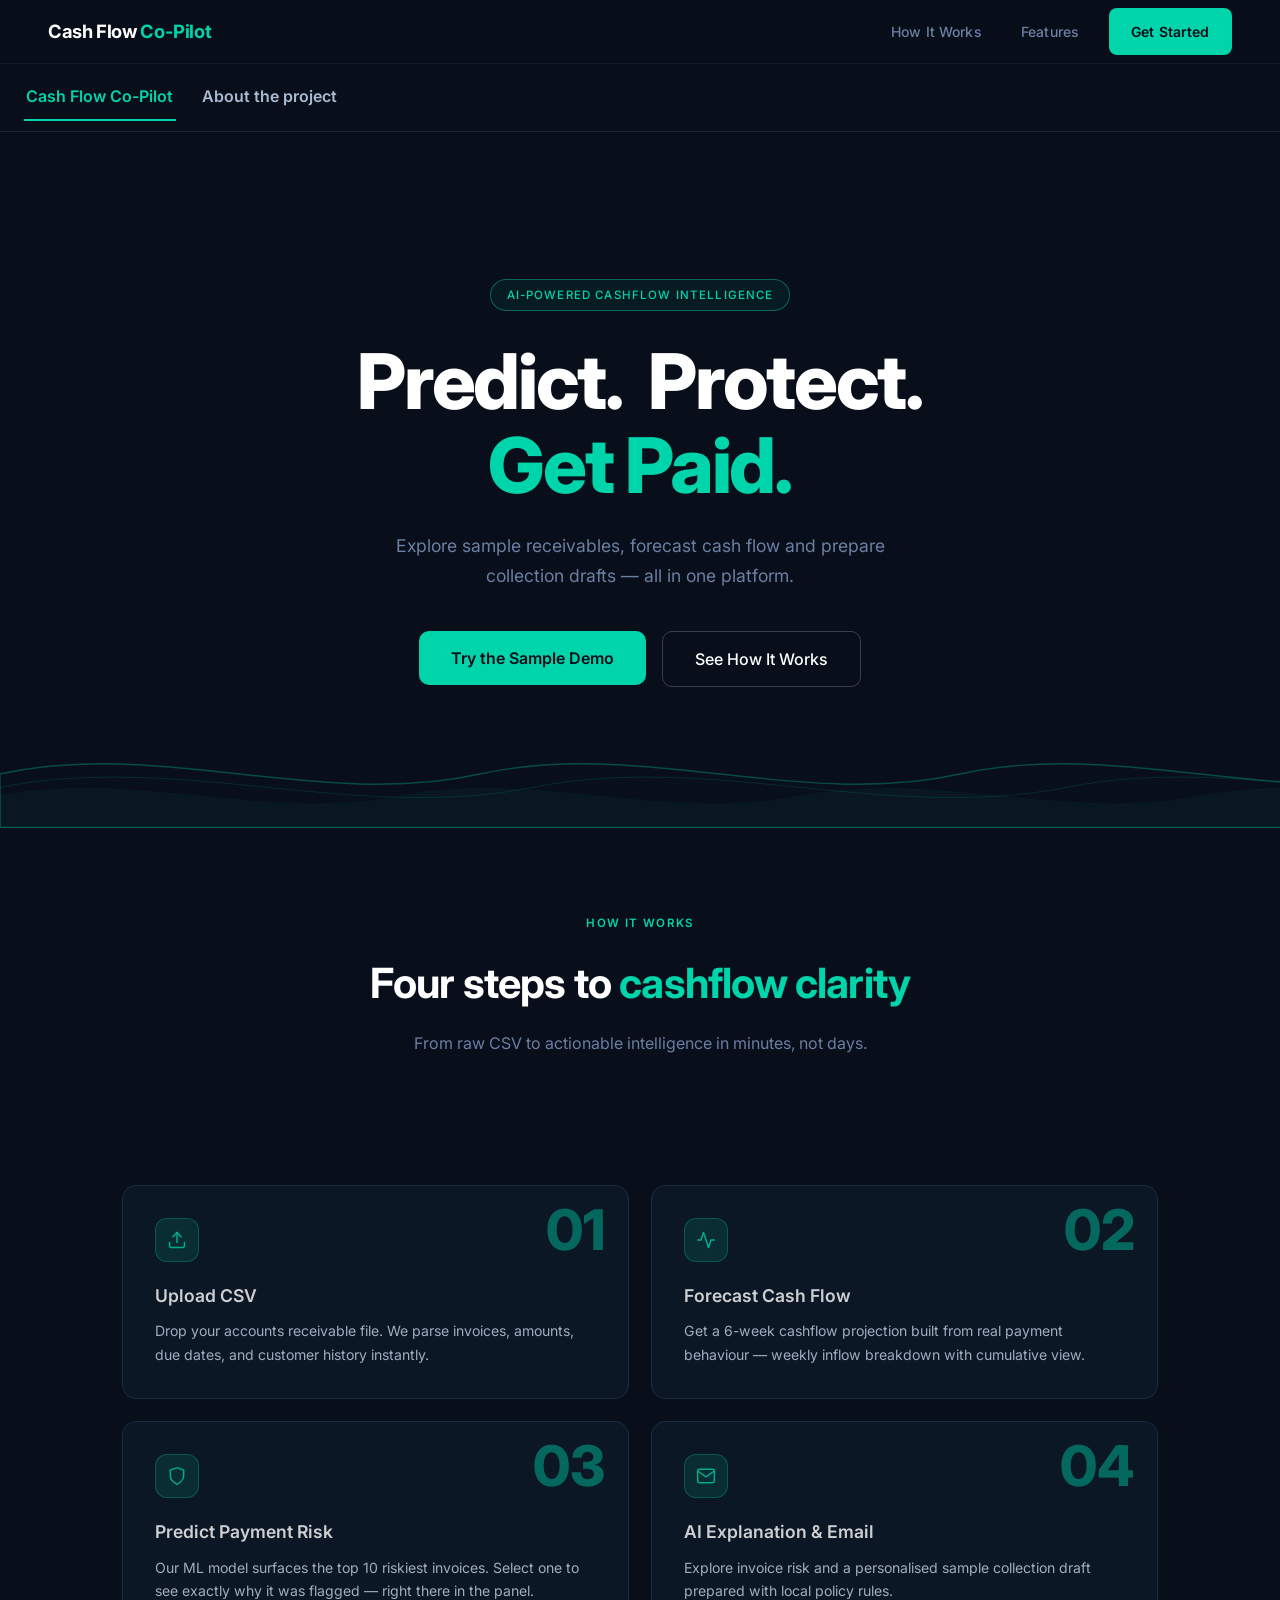
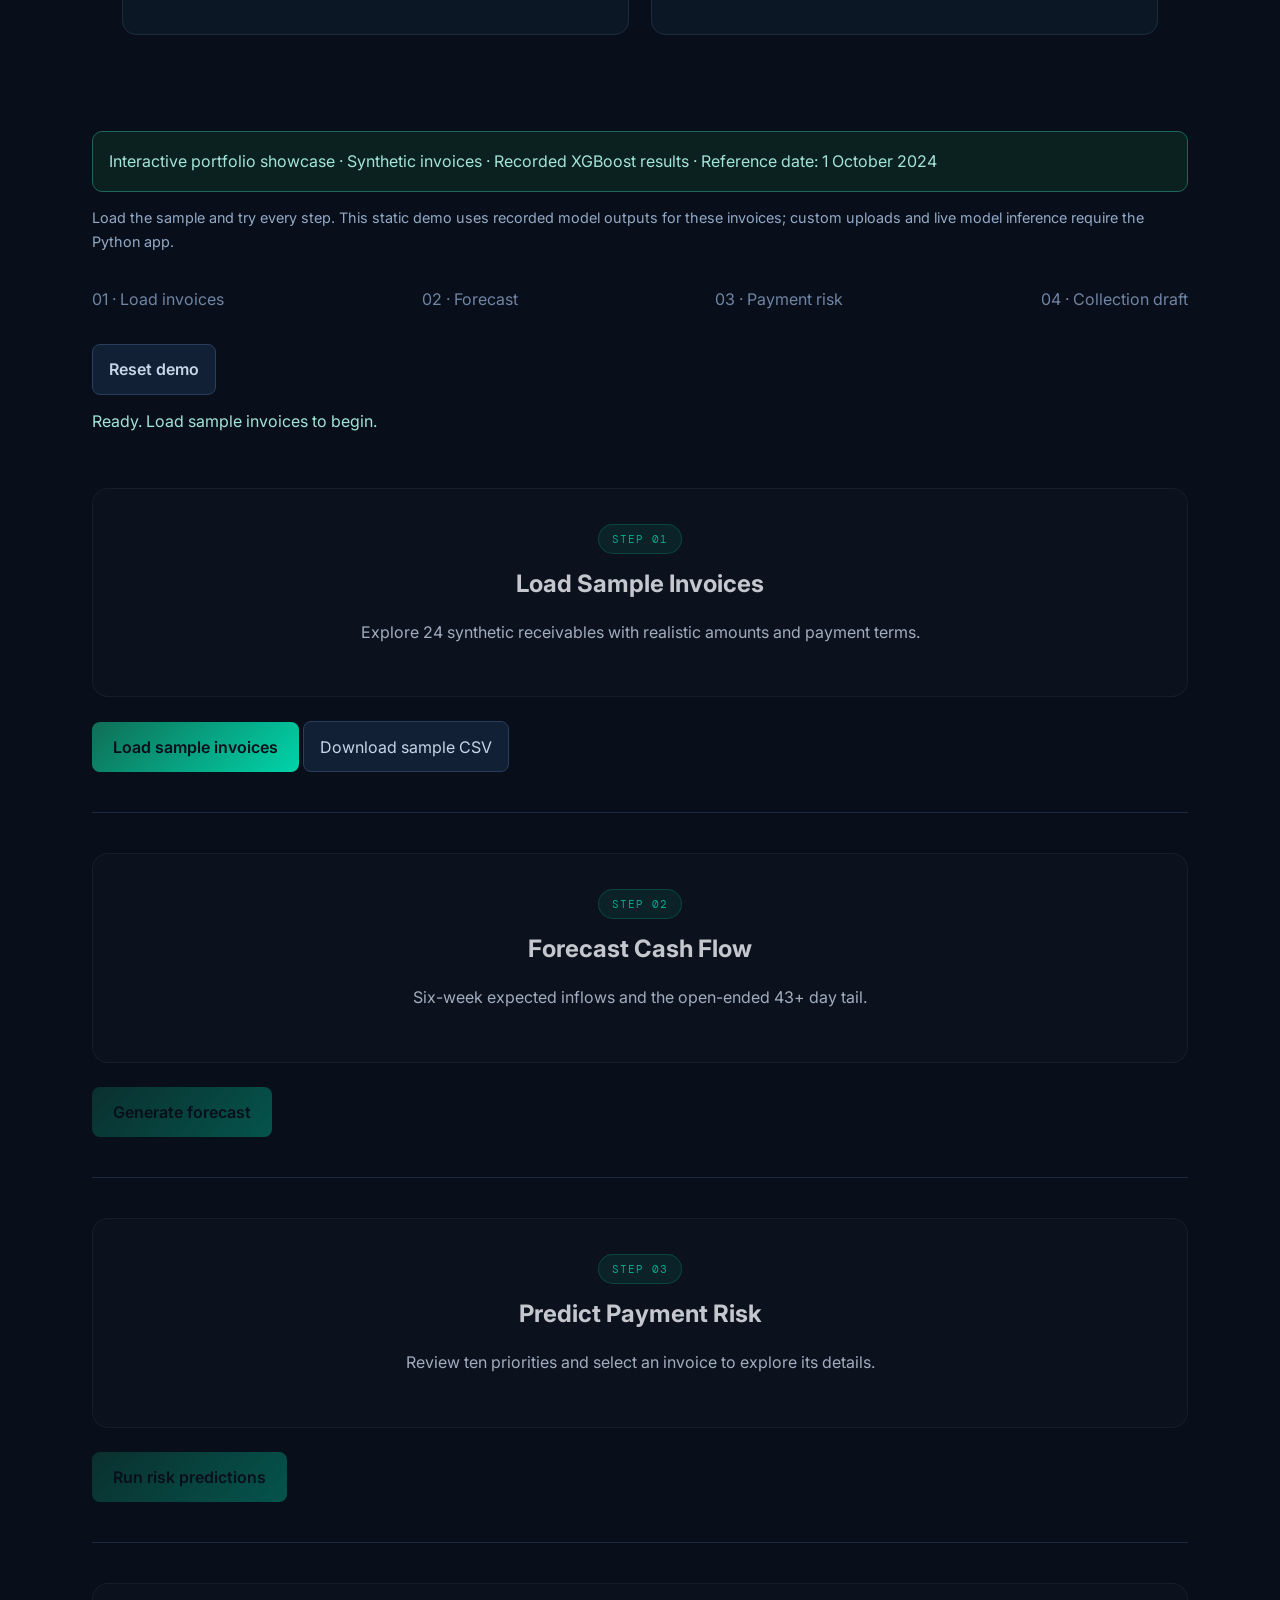
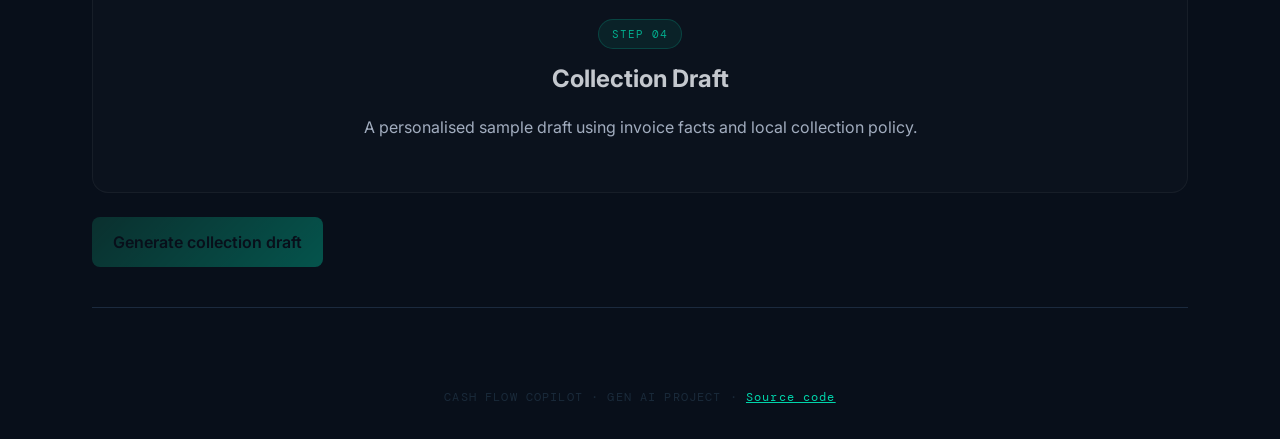
==== docs/site/index.html @ 01f241ea "Add GitHub Pages showcase with complete sample workflow" ====
<!doctype html>
<html lang="en"><head><meta charset="utf-8"><meta name="viewport" content="width=device-width,initial-scale=1">
<title>Cash Flow Co-Pilot | Diogo Fernandes</title>
<meta name="description" content="Try Cash Flow Co-Pilot: interactive invoice payment forecasts, collections priorities and sample drafts. Learn about the XGBoost project.">
<link rel="icon" href="data:image/svg+xml,%3Csvg xmlns='http://www.w3.org/2000/svg' viewBox='0 0 64 64'%3E%3Ctext y='50' font-size='50'%3E💸%3C/text%3E%3C/svg%3E">
<link rel="stylesheet" href="original-theme.css"><link rel="stylesheet" href="site.css">
<script src="app.js" defer></script></head><body>
<div id="nav"></div>
<div class="tabs" role="tablist" aria-label="Project pages">
<button id="demo-tab" role="tab" aria-controls="demo" aria-selected="true">Cash Flow Co-Pilot</button>
<button id="about-tab" role="tab" aria-controls="about" aria-selected="false" tabindex="-1">About the project</button></div>
<main>
<section id="demo" role="tabpanel" aria-labelledby="demo-tab"><div id="landing"></div>
<div class="workspace" id="upload-section">
<div class="notice">Interactive portfolio showcase · Synthetic invoices · Recorded XGBoost results · Reference date: 1 October 2024</div>
<p class="note">Load the sample and try every step. This static demo uses recorded model outputs for these invoices; custom uploads and live model inference require the Python app.</p>
<div class="progress" aria-label="Workflow progress"><span>01 · Load invoices</span><span>02 · Forecast</span><span>03 · Payment risk</span><span>04 · Collection draft</span></div>
<button id="reset" class="secondary">Reset demo</button><div id="status" role="status" aria-live="polite"></div>
<section class="stage"><div class="step-block"><span class="snum">STEP 01</span><h2>Load Sample Invoices</h2><p>Explore 24 synthetic receivables with realistic amounts and payment terms.</p></div>
<button id="load">Load sample invoices</button> <a class="secondary" href="sample-invoices.csv" download>Download sample CSV</a>
<div id="invoices" hidden></div></section>
<section class="stage"><div class="step-block"><span class="snum">STEP 02</span><h2>Forecast Cash Flow</h2><p>Six-week expected inflows and the open-ended 43+ day tail.</p></div>
<button id="forecast" disabled>Generate forecast</button><div id="forecast-result" hidden></div></section>
<section class="stage"><div class="step-block"><span class="snum">STEP 03</span><h2>Predict Payment Risk</h2><p>Review ten priorities and select an invoice to explore its details.</p></div>
<button id="rank" disabled>Run risk predictions</button><div id="ranking-result" hidden></div></section>
<section class="stage"><div class="step-block"><span class="snum">STEP 04</span><h2>Collection Draft</h2><p>A personalised sample draft using invoice facts and local collection policy.</p></div>
<button id="draft" disabled>Generate collection draft</button><div id="draft-result" hidden></div></section>
</div></section>
<section id="about" class="about" role="tabpanel" aria-labelledby="about-tab" hidden></section>
</main><footer class="footer">CASH FLOW COPILOT · GEN AI PROJECT · <a href="https://github.com/diogofernandes/cf_copilot_dashboard">Source code</a></footer>
</body></html>
---- docs/site/original-theme.css ----
@import url('https://fonts.googleapis.com/css2?family=Inter:wght@300;400;500;600;700;800&family=DM+Mono:wght@400;500&display=swap');

html, body, [class*="css"] { font-family: 'Inter', sans-serif; }
.main { background-color: #080f1a; }
.stApp { background: #080f1a; }
section[data-testid="stSidebar"] { display: none !important; }
header[data-testid="stHeader"] { display: none !important; }
div[data-testid="stDecoration"] { display: none !important; }
#MainMenu { display: none !important; }
div[data-testid="stToolbar"] { display: none !important; }
div[data-testid="stStatusWidget"] { display: none !important; }
.block-container { padding-top: 0 !important; max-width: 100% !important; }

/* Override Streamlit's global a{} styles inside nav */
div.nav a, div.nav a:link, div.nav a:visited, div.nav a:active {
    color: #6b7fa3 !important;
    text-decoration: none !important;
}
div.nav a.nav-cta, div.nav a.nav-cta:link,
div.nav a.nav-cta:visited, div.nav a.nav-cta:active {
    color: #080f1a !important;
    text-decoration: none !important;
}

/* Nav — fix Streamlit wrapper stacking */
[data-testid="stMarkdown"]:has(.nav) {
    position: sticky !important;
    top: 0 !important;
    z-index: 1000 !important;
    pointer-events: auto !important;
}
.nav {
    display: flex; align-items: center; justify-content: space-between;
    padding: 0 3rem; height: 64px;
    border-bottom: 1px solid rgba(255,255,255,0.06);
    background: rgba(8,15,26,0.95); position: sticky; top: 0; z-index: 1000;
    backdrop-filter: blur(12px);
    pointer-events: auto !important;
}
.nav-logo { font-size: 1.15rem; font-weight: 700; color: #ffffff; letter-spacing: -0.02em; }
.nav-logo span { color: #00d4aa; }
.nav-links { display: flex; gap: 0.25rem; align-items: center; pointer-events: auto !important; }
.nav-link {
    font-size: 0.875rem !important; font-weight: 500 !important; color: #6b7fa3 !important;
    text-decoration: none !important;
    padding: 0.75rem 1.1rem; border-radius: 8px; letter-spacing: 0.01em;
    display: inline-block !important;
    position: relative !important; z-index: 1001 !important;
    pointer-events: auto !important; cursor: pointer !important;
    transition: color 0.2s ease, background 0.2s ease;
}
.nav-link:hover { color: #ffffff !important; background: rgba(255,255,255,0.05); }
.nav-cta {
    font-size: 0.875rem !important; font-weight: 600 !important; color: #080f1a !important;
    background: #00d4aa; text-decoration: none !important;
    padding: 0.75rem 1.4rem; border-radius: 8px; margin-left: 0.5rem;
    letter-spacing: 0.01em; display: inline-block !important;
    position: relative !important; z-index: 1001 !important;
    pointer-events: auto !important; cursor: pointer !important;
    transition: background 0.2s ease, box-shadow 0.2s ease, transform 0.2s ease;
}
.nav-cta:hover { background: #00f0c0 !important; color: #080f1a !important; transform: translateY(-1px); box-shadow: 0 4px 16px rgba(0,212,170,0.35); }

/* Hero */
.hero {
    position: relative; min-height: 82vh;
    display: flex; flex-direction: column;
    align-items: center; justify-content: center;
    text-align: center; overflow: visible; padding: 4rem 2rem;
}
.hero-badge {
    display: inline-block; border: 1px solid rgba(0,212,170,0.4);
    color: #00d4aa; font-size: 0.72rem; font-weight: 500;
    padding: 0.35rem 1rem; border-radius: 50px;
    letter-spacing: 0.1em; margin-bottom: 1.8rem;
    background: rgba(0,212,170,0.06);
}
.hero-title {
    font-size: clamp(3rem, 6vw, 5rem); font-weight: 800; color: #ffffff;
    line-height: 1.1; letter-spacing: -0.03em; margin-bottom: 1.4rem;
}
.hero-title .accent { color: #00d4aa; }
.hero-sub {
    font-size: 1.1rem; color: #6b7fa3; font-weight: 400;
    max-width: 560px; line-height: 1.7; margin-bottom: 2.5rem;
}
.hero-btns { display: flex; gap: 1rem; justify-content: center; flex-wrap: wrap; }
.btn-primary {
    background: #00d4aa; color: #080f1a; font-weight: 600;
    font-size: 1rem; padding: 0.85rem 2rem; border-radius: 10px;
    cursor: pointer; border: none; transition: all 0.25s ease;
}
.btn-primary:hover { background: #00f0c0; transform: translateY(-3px); box-shadow: 0 12px 30px rgba(0,212,170,0.35); }
.btn-secondary {
    background: transparent; color: #ffffff; font-weight: 500;
    font-size: 1rem; padding: 0.85rem 2rem; border-radius: 10px;
    cursor: pointer; border: 1px solid rgba(255,255,255,0.2); transition: all 0.25s ease;
}
.btn-secondary:hover { background: rgba(255,255,255,0.08); transform: translateY(-3px); }
.hero-title .word {
    display: inline-block; cursor: default;
    transition: color 0.25s ease, text-shadow 0.25s ease, transform 0.25s ease;
    white-space: nowrap;
}
.hero-title .word:hover {
    color: #00d4aa; transform: scale(1.06) translateY(-3px);
    text-shadow: 0 0 20px rgba(0,212,170,0.8), 0 0 40px rgba(0,212,170,0.5),
                 0 0 80px rgba(0,212,170,0.3), 0 0 120px rgba(0,212,170,0.15);
}
.hero-title .word.accent-word { color: #00d4aa; }
.hero-title .word.accent-word:hover {
    color: #ffffff;
    text-shadow: 0 0 20px rgba(255,255,255,0.7), 0 0 40px rgba(0,212,170,0.6),
                 0 0 80px rgba(0,212,170,0.4), 0 0 120px rgba(0,212,170,0.2);
}

/* Section */
.section { padding: 5rem 3rem; }
.section-label {
    text-align: center; font-size: 0.72rem; font-weight: 600;
    color: #00d4aa; letter-spacing: 0.12em; margin-bottom: 1rem;
}
.section-title {
    text-align: center; font-size: 2.6rem; font-weight: 700;
    color: #ffffff; margin-bottom: 0.8rem; letter-spacing: -0.02em;
}
.section-title .accent { color: #00d4aa; }
.section-sub { text-align: center; font-size: 1rem; color: #6b7fa3; margin-bottom: 3rem; }

/* Feature cards */
.feat-card-hover {
    background: rgba(255,255,255,0.03); border: 1px solid rgba(255,255,255,0.07);
    border-radius: 16px; padding: 1.8rem; position: relative; overflow: hidden;
    transition: all 0.35s ease; cursor: default; min-height: 200px; opacity: 0.8;
}
.feat-card-hover:hover {
    background: rgba(0,212,170,0.07); border-color: rgba(0,212,170,0.3);
    transform: translateY(-6px); box-shadow: 0 20px 60px rgba(0,212,170,0.08); opacity: 1;
}
.feat-card-hover .card-title {
    font-size: 1.1rem; font-weight: 600; color: #8a9ab8; margin-bottom: 0.6rem;
    display: inline-block; transition: transform 0.35s ease, color 0.35s ease;
}
.feat-card-hover:hover .card-title { transform: scale(1.08); color: #ffffff; }
.feat-card-hover .card-desc { font-size: 0.88rem; color: #3d5278; line-height: 1.65; transition: color 0.35s ease; }
.feat-card-hover:hover .card-desc { color: #6b7fa3; }
.feat-card-hover .card-num {
    position: absolute; top: 1rem; right: 1.4rem;
    font-size: 3.5rem; font-weight: 800; color: rgba(255,255,255,0.03);
    line-height: 1; transition: color 0.35s ease;
}
.feat-card-hover:hover .card-num { color: rgba(0,212,170,0.08); }

/* CTA section */
.cta-section {
    margin: 0 3rem 4rem; padding: 4rem 3rem;
    background: rgba(255,255,255,0.03); border: 1px solid rgba(255,255,255,0.07);
    border-radius: 24px; text-align: center;
}
.cta-title {
    font-size: 2.4rem; font-weight: 700; color: #ffffff;
    margin-bottom: 1rem; letter-spacing: -0.02em; line-height: 1.2;
}
.cta-title .accent { color: #00d4aa; }
.cta-sub { font-size: 1rem; color: #6b7fa3; margin-bottom: 2rem; max-width: 420px; margin-left: auto; margin-right: auto; }

/* Divider */
.divider { border: none; border-top: 1px solid rgba(255,255,255,0.06); margin: 2rem 0; }

/* Step block header */
.step-block {
    display: flex; flex-direction: column; align-items: center; justify-content: center;
    text-align: center; padding: 2.2rem 2rem; min-height: 140px; width: 100%;
    background: rgba(255,255,255,0.02); border: 1px solid rgba(255,255,255,0.06);
    border-radius: 16px; margin-bottom: 1.5rem; opacity: 0.8; cursor: default;
    transition: all 0.35s ease;
}
.step-block:hover {
    background: rgba(0,212,170,0.07); border-color: rgba(0,212,170,0.3);
    opacity: 1; transform: translateY(-4px); box-shadow: 0 16px 48px rgba(0,212,170,0.08);
}
.step-block .snum {
    font-family: 'DM Mono', monospace; font-size: 0.7rem; color: #00d4aa;
    letter-spacing: 0.1em; background: rgba(0,212,170,0.1); border: 1px solid rgba(0,212,170,0.25);
    padding: 0.3rem 0.8rem; border-radius: 20px; margin-bottom: 0.6rem; display: inline-block;
}
.step-block .stitle {
    font-size: 1.8rem; font-weight: 700; color: #6b7fa3; margin-top: 0.3rem;
    display: inline-block; transition: color 0.35s ease, transform 0.35s ease;
}
.step-block:hover .stitle { color: #ffffff; transform: scale(1.06); }
.step-block .sdesc { font-size: 0.9rem; color: #1e3050; margin-top: 0.4rem; transition: color 0.35s ease; }
.step-block:hover .sdesc { color: #6b7fa3; }

/* KPI cards */
.kpi-grid { display: grid; grid-template-columns: repeat(4,1fr); gap: 12px; margin: 1rem 0; }
.kpi-card {
    background: rgba(255,255,255,0.03); border: 1px solid rgba(255,255,255,0.07);
    border-radius: 12px; padding: 1.2rem;
}
.kpi-val { font-family: 'DM Mono', monospace; font-size: 1.8rem; font-weight: 500; color: #ffffff; }
.kpi-sub { font-size: 0.8rem; color: #00d4aa; margin-top: 0.1rem; }
.kpi-lbl { font-size: 0.72rem; color: #6b7fa3; text-transform: uppercase; letter-spacing: 0.07em; margin-top: 0.3rem; }

#defines the brightness and colors

/* st.metric overrides — label, value, delta */
[data-testid="stMetric"] {
    background: rgba(255,255,255,0.03);
    border: 1px solid rgba(255,255,255,0.07);
    border-radius: 12px;
    padding: 1rem 1.2rem;
}
[data-testid="stMetricLabel"] p,
[data-testid="stMetricLabel"] {
    color: #8a9bbf !important;
    font-size: 0.78rem !important;
    font-weight: 500 !important;
    text-transform: uppercase !important;
    letter-spacing: 0.07em !important;
}
[data-testid="stMetricValue"] > div,
[data-testid="stMetricValue"] {
    color: #ffffff !important;
    font-family: 'DM Mono', monospace !important;
    font-size: 1.8rem !important;
    font-weight: 500 !important;
}
[data-testid="stMetricDelta"] { color: #00d4aa !important; }



/* Email / detail cards */
.email-box {
    background: rgba(255,255,255,0.02); border: 1px solid rgba(0,212,170,0.15);
    border-radius: 10px; padding: 1.2rem; font-family: 'DM Mono', monospace;
    font-size: 0.82rem; color: #c9d4e8; white-space: pre-wrap; line-height: 1.7;
}
.detail-card {
    background: rgba(255,255,255,0.03); border: 1px solid rgba(255,255,255,0.07);
    border-radius: 12px; padding: 1.4rem;
}

/* Risk badge */
.risk-badge {
    display: inline-block; padding: 0.2rem 0.7rem; border-radius: 20px;
    font-size: 0.75rem; font-weight: 600; letter-spacing: 0.05em;
}

/* Invoice detail panel */
.invoice-panel {
    background: rgba(0,212,170,0.04); border: 1px solid rgba(0,212,170,0.2);
    border-radius: 14px; padding: 1.6rem; margin-top: 1rem;
}

/* Streamlit button override */
.stButton > button {
    background: linear-gradient(135deg, #0f6e56, #00d4aa) !important;
    color: #080f1a !important; border: none !important;
    border-radius: 8px !important; font-weight: 600 !important; font-size: 0.9rem !important;
}
.stButton > button:hover { transform: translateY(-2px) !important; box-shadow: 0 8px 24px rgba(0,212,170,0.25) !important; }

/* Placeholder */
.placeholder { text-align:center; color:#2a3d5c; font-size:0.95rem; padding:1.5rem 0; width:100%; }

/* Footer */
.footer {
    text-align:center; padding:3rem 0 2rem; color:#1a2a3a;
    font-family:'DM Mono',monospace; font-size:0.72rem; letter-spacing:0.1em;
}
---- docs/site/site.css ----
*{box-sizing:border-box}html{scroll-behavior:smooth}body{margin:0;background:#080f1a;color:#c8d4e8;font-family:Inter,Arial,sans-serif;line-height:1.65}
h1,h2,h3,strong{color:#f4f7fc}h2{line-height:1.3}a{color:#00d4aa}button,a.secondary{font:inherit}
button{background:linear-gradient(135deg,#0f6e56,#00d4aa);border:0;border-radius:8px;padding:.75rem 1.3rem;color:#080f1a;font-weight:600;cursor:pointer}
button:disabled{opacity:.35;cursor:not-allowed}button:hover:not(:disabled){filter:brightness(1.12)}
button:focus-visible,a:focus-visible,select:focus-visible{outline:2px solid #00d4aa;outline-offset:4px}
button.secondary,a.secondary{display:inline-block;background:#122035;color:#c8d4e8;border:1px solid #2a3d5c;border-radius:8px;padding:.7rem 1rem;text-decoration:none}
[hidden]{display:none!important}.tabs{display:flex;gap:1.5rem;max-width:1280px;margin:0 auto;padding:.6rem 1.5rem;border-bottom:1px solid #182436}
.tabs button{background:none;border-radius:0;color:#a9bad2;padding:.6rem .15rem;border-bottom:2px solid transparent}
.tabs button[aria-selected=true]{color:#00d4aa;border-color:#00d4aa}.nav-logo{white-space:nowrap}
.hero{min-height:78vh}.word.accent-word,.accent{color:#00d4aa}.word{color:white}
.feature-grid{display:grid;grid-template-columns:1fr 1fr;gap:1.4rem;max-width:1100px;margin:0 auto 4rem;padding:0 2rem}
.feature-grid .feat-card-hover{border:1px solid #203349;border-radius:14px;background:#0d1929;padding:2rem}
.workspace{max-width:1160px;margin:auto;padding:2rem}.notice{border:1px solid #1e6659;border-radius:10px;padding:1rem;background:#0a211f;color:#a4e5d9}
.note{color:#93a9c7;font-size:.9rem}.progress{display:flex;justify-content:space-between;gap:1rem;margin:2rem 0;flex-wrap:wrap}
.progress span{color:#7085a4}.progress span.active{color:#00d4aa}
.stage{padding:2.5rem 0;border-bottom:1px solid #1b2a3e}.step-block{margin-bottom:1.5rem}.step-block h2{margin:.25rem 0}.snum{color:#00d4aa;font-size:.75rem;letter-spacing:.1em}
.metrics{display:grid;grid-template-columns:repeat(3,1fr);gap:1rem;margin:1.5rem 0}
.metric{background:#0f1b2d;border:1px solid #203349;padding:1.2rem;border-radius:12px}.metric span{display:block;font-size:.82rem;color:#a9bad2}.metric strong{display:block;font-size:1.8rem}
.table-wrap{overflow:auto;margin:1.5rem 0;border:1px solid #203349;border-radius:12px}table{width:100%;border-collapse:collapse;white-space:nowrap;font-size:.9rem}
th{background:#132238;text-align:left;color:#96b6d8;font-size:.75rem;text-transform:uppercase;letter-spacing:.05em}td,th{padding:.85rem 1rem;border-bottom:1px solid #1b2a3e}
tbody tr:hover{background:#122537}tr[data-invoice]{cursor:pointer}tr.selected{background:#143a35}
select{display:block;width:100%;background:#132238;color:#eaf1fc;border:1px solid #35506b;border-radius:8px;padding:.8rem;margin:.7rem 0 1.4rem;font:inherit}
.pill{background:#173e32;color:#8de4b8;border:1px solid #285c4a;padding:.2rem .6rem;border-radius:16px;font-size:.8rem}.pill.medium{background:#40381a;color:#ffd46a}.pill.high{background:#402619;color:#ffb274}
.invoice-panel{margin:1.5rem 0}.chart{background:#0d1929;border:1px solid #203349;border-radius:14px;padding:1rem;margin:1.5rem 0}.chart svg{width:100%;height:auto}.chart text{font-family:inherit;fill:#a9bad2;font-size:13px}
.email-box{background:#0d1929;border:1px solid #35516d;border-radius:12px;padding:1.5rem;white-space:pre-wrap;overflow-wrap:anywhere}
.about{max-width:1050px;margin:2rem auto;padding:0 2rem;color:#a9bad2}.about h2{margin-top:2.5rem}.about .metric{display:inline-block;margin:.7rem 1rem .7rem 0}
#status{color:#a4e5d9;min-height:1.7rem;margin:.8rem 0}.error{color:#ffb6be!important}
@media(max-width:650px){.nav{height:auto;min-height:64px;padding:1rem;flex-wrap:wrap;gap:.5rem}.nav-links{flex-wrap:wrap}.nav a.nav-link,.nav a.nav-cta{padding:.5rem!important;font-size:.75rem!important}.hero{padding:3rem 1rem}.hero-title{font-size:2.8rem}.hero-btns{display:flex;flex-direction:column;gap:1rem}.feature-grid{grid-template-columns:1fr;padding:0 1rem}.workspace,.about{padding:1rem}.metrics{grid-template-columns:1fr}.tabs{gap:.75rem;padding:.6rem 1rem}.tabs button{font-size:.85rem}.progress{font-size:.8rem}.invoice-panel{padding:1rem}}
@media(prefers-reduced-motion:reduce){html{scroll-behavior:auto}*{animation:none!important;transition:none!important}}
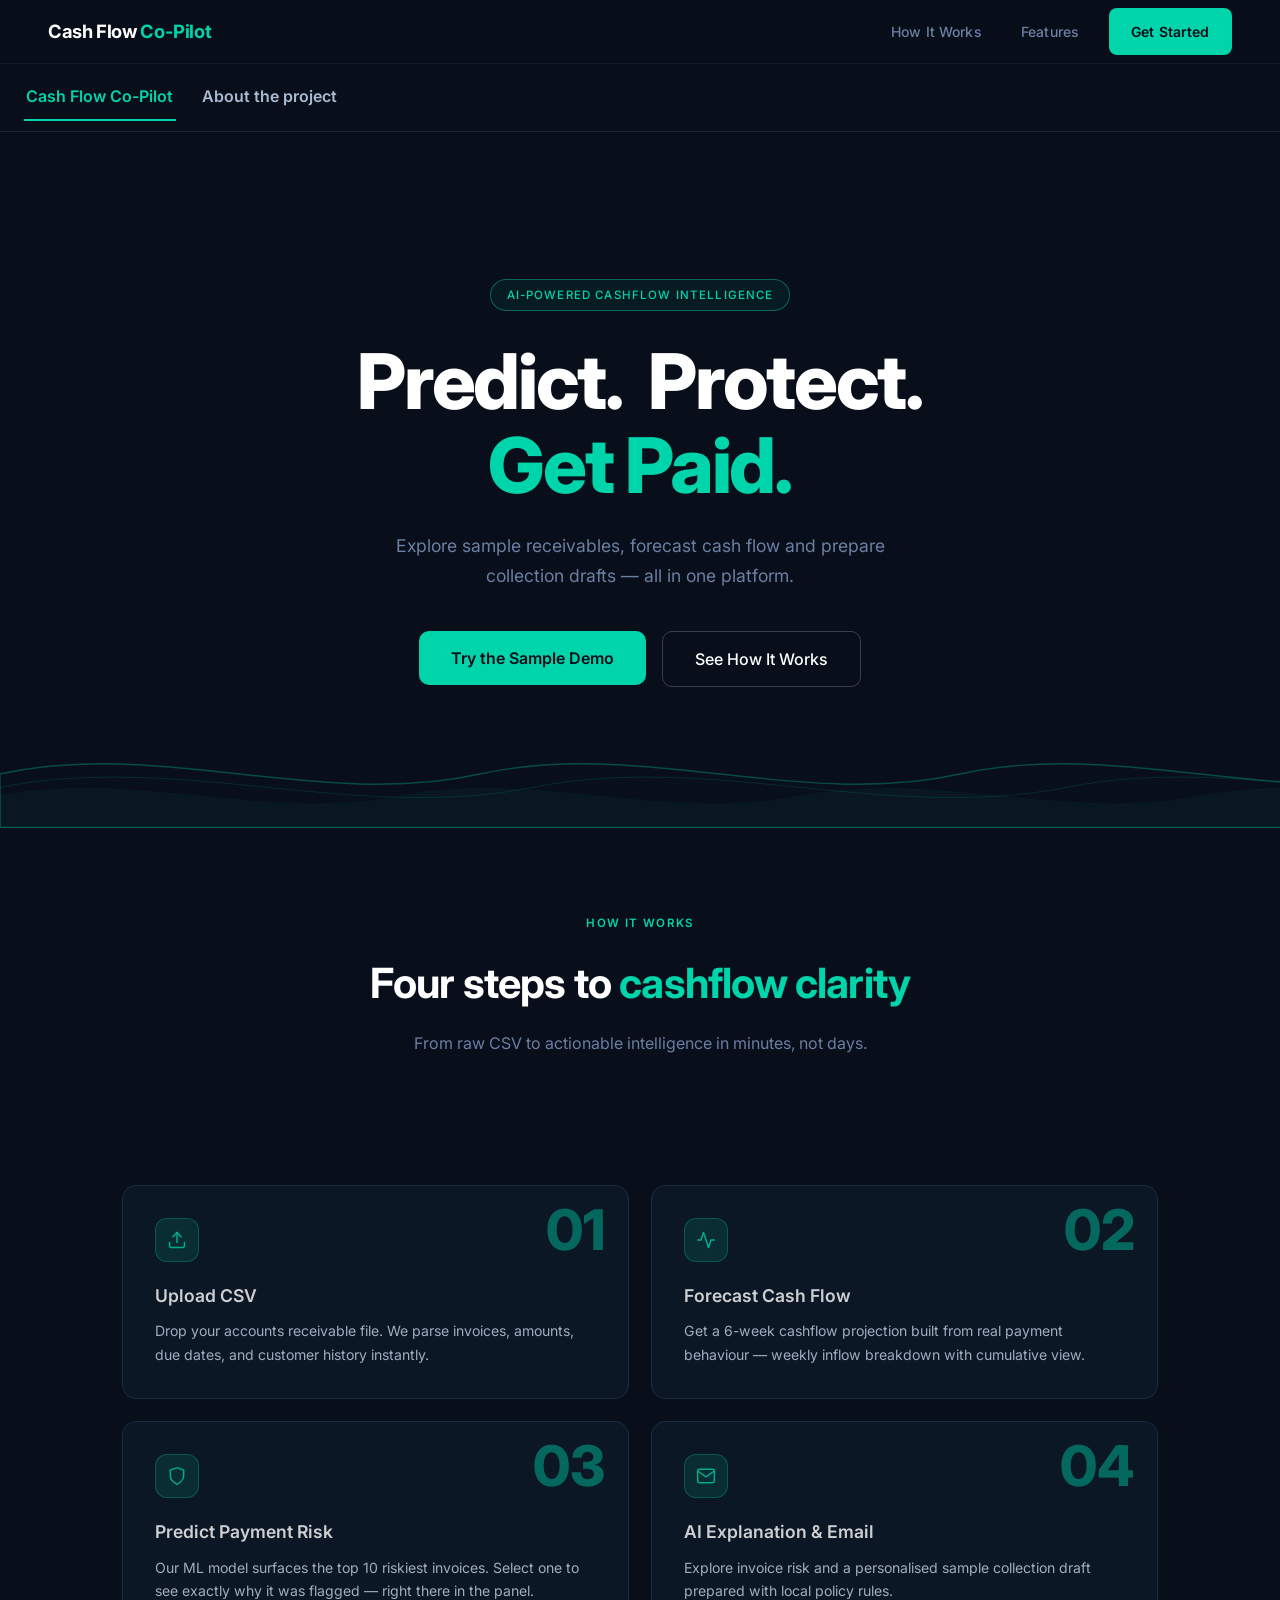
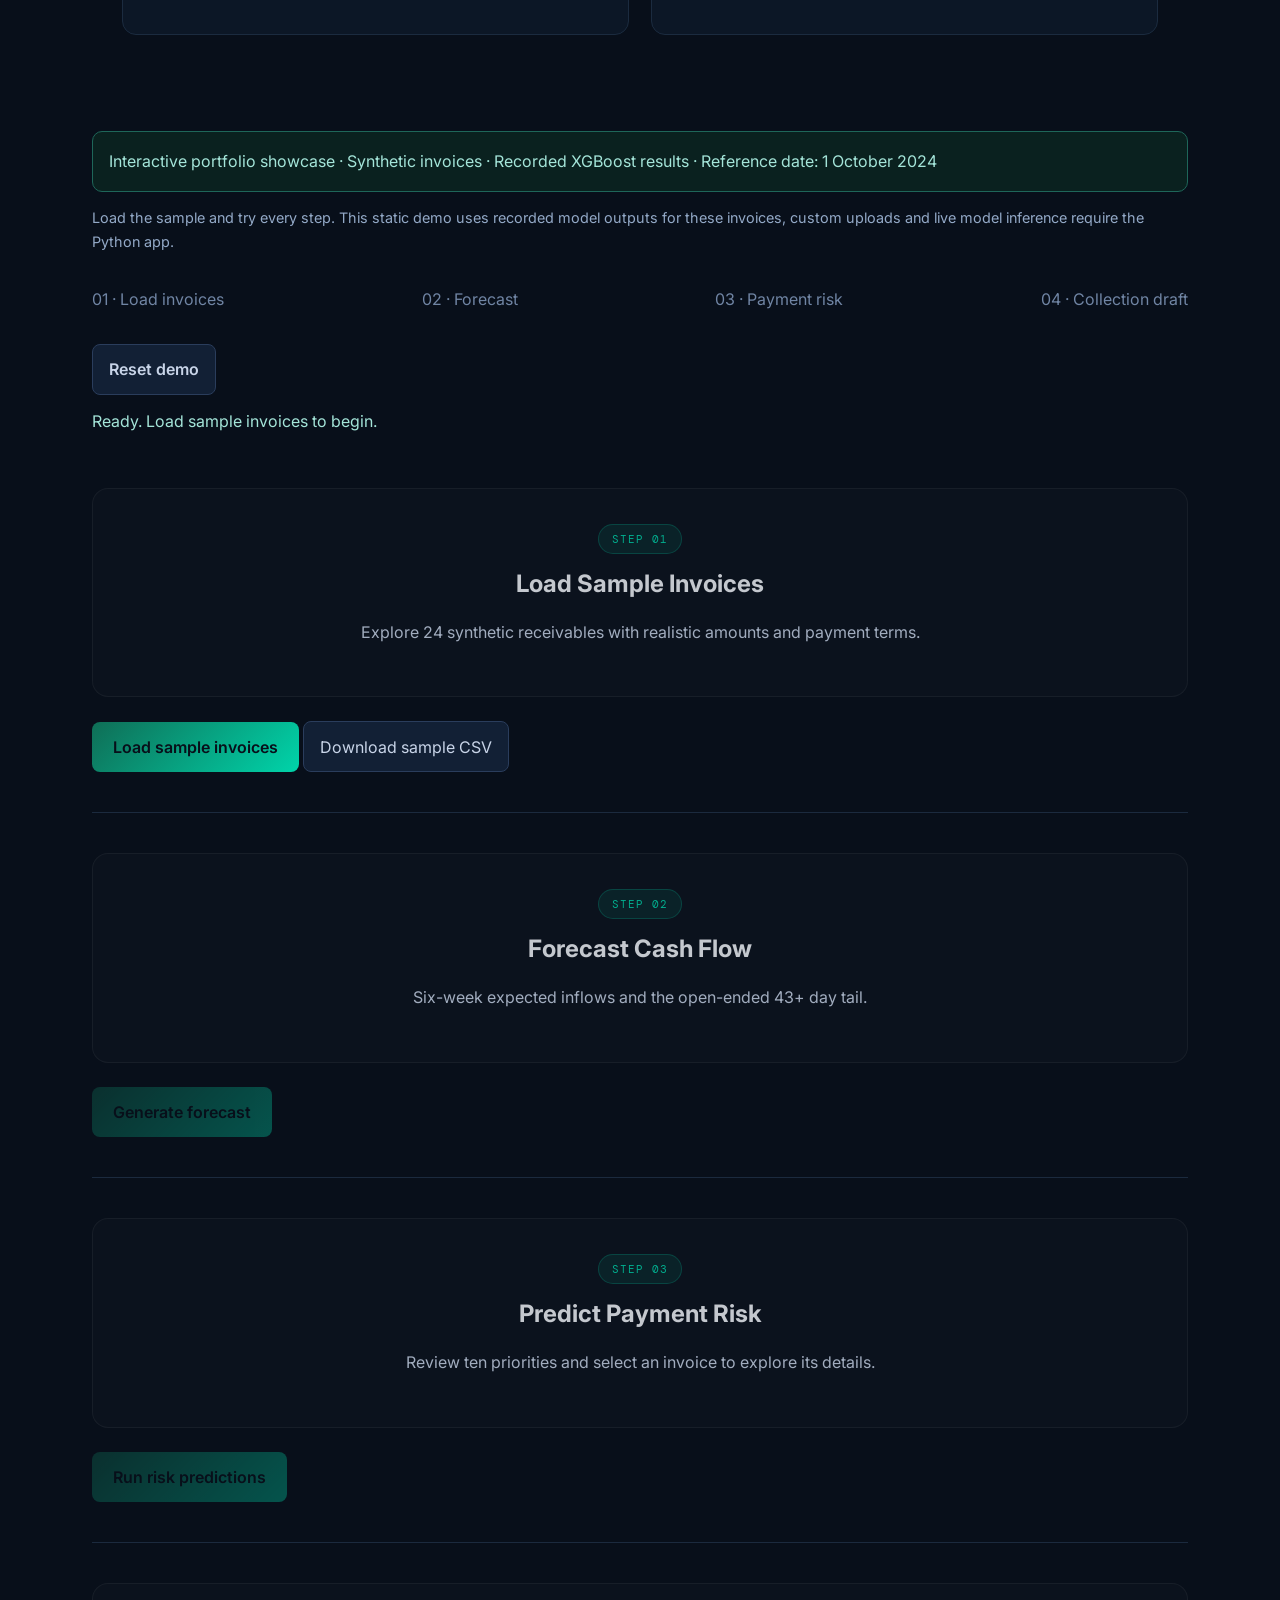
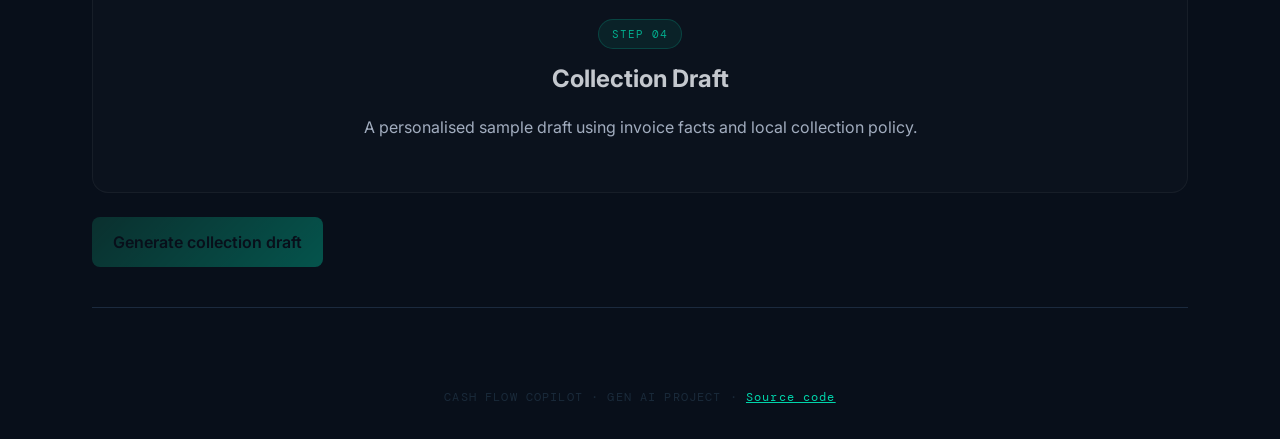
==== commit d4fa982f: "Replace semicolons in website prose with commas" ====
--- a/docs/site/index.html
+++ b/docs/site/index.html
@@ -13,7 +13,7 @@
 <section id="demo" role="tabpanel" aria-labelledby="demo-tab"><div id="landing"></div>
 <div class="workspace" id="upload-section">
 <div class="notice">Interactive portfolio showcase · Synthetic invoices · Recorded XGBoost results · Reference date: 1 October 2024</div>
-<p class="note">Load the sample and try every step. This static demo uses recorded model outputs for these invoices; custom uploads and live model inference require the Python app.</p>
+<p class="note">Load the sample and try every step. This static demo uses recorded model outputs for these invoices, custom uploads and live model inference require the Python app.</p>
 <div class="progress" aria-label="Workflow progress"><span>01 · Load invoices</span><span>02 · Forecast</span><span>03 · Payment risk</span><span>04 · Collection draft</span></div>
 <button id="reset" class="secondary">Reset demo</button><div id="status" role="status" aria-live="polite"></div>
 <section class="stage"><div class="step-block"><span class="snum">STEP 01</span><h2>Load Sample Invoices</h2><p>Explore 24 synthetic receivables with realistic amounts and payment terms.</p></div>
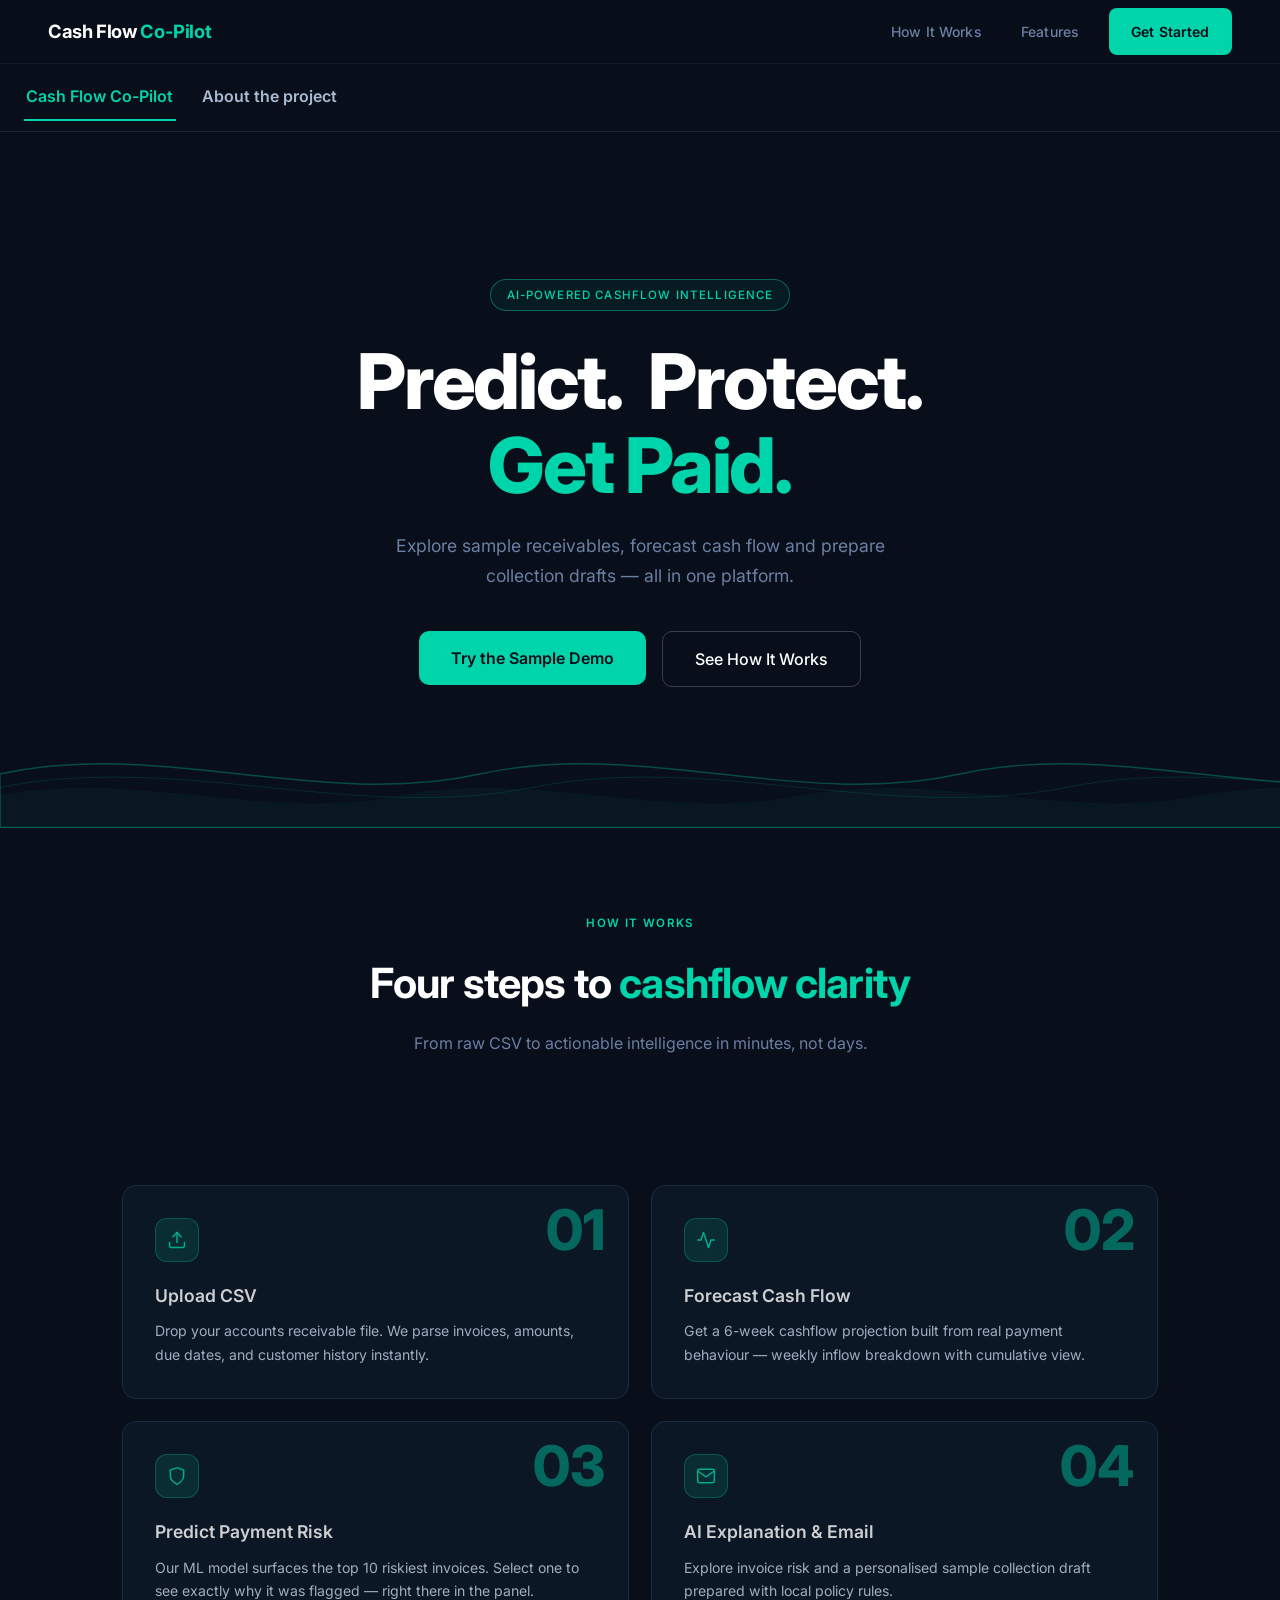
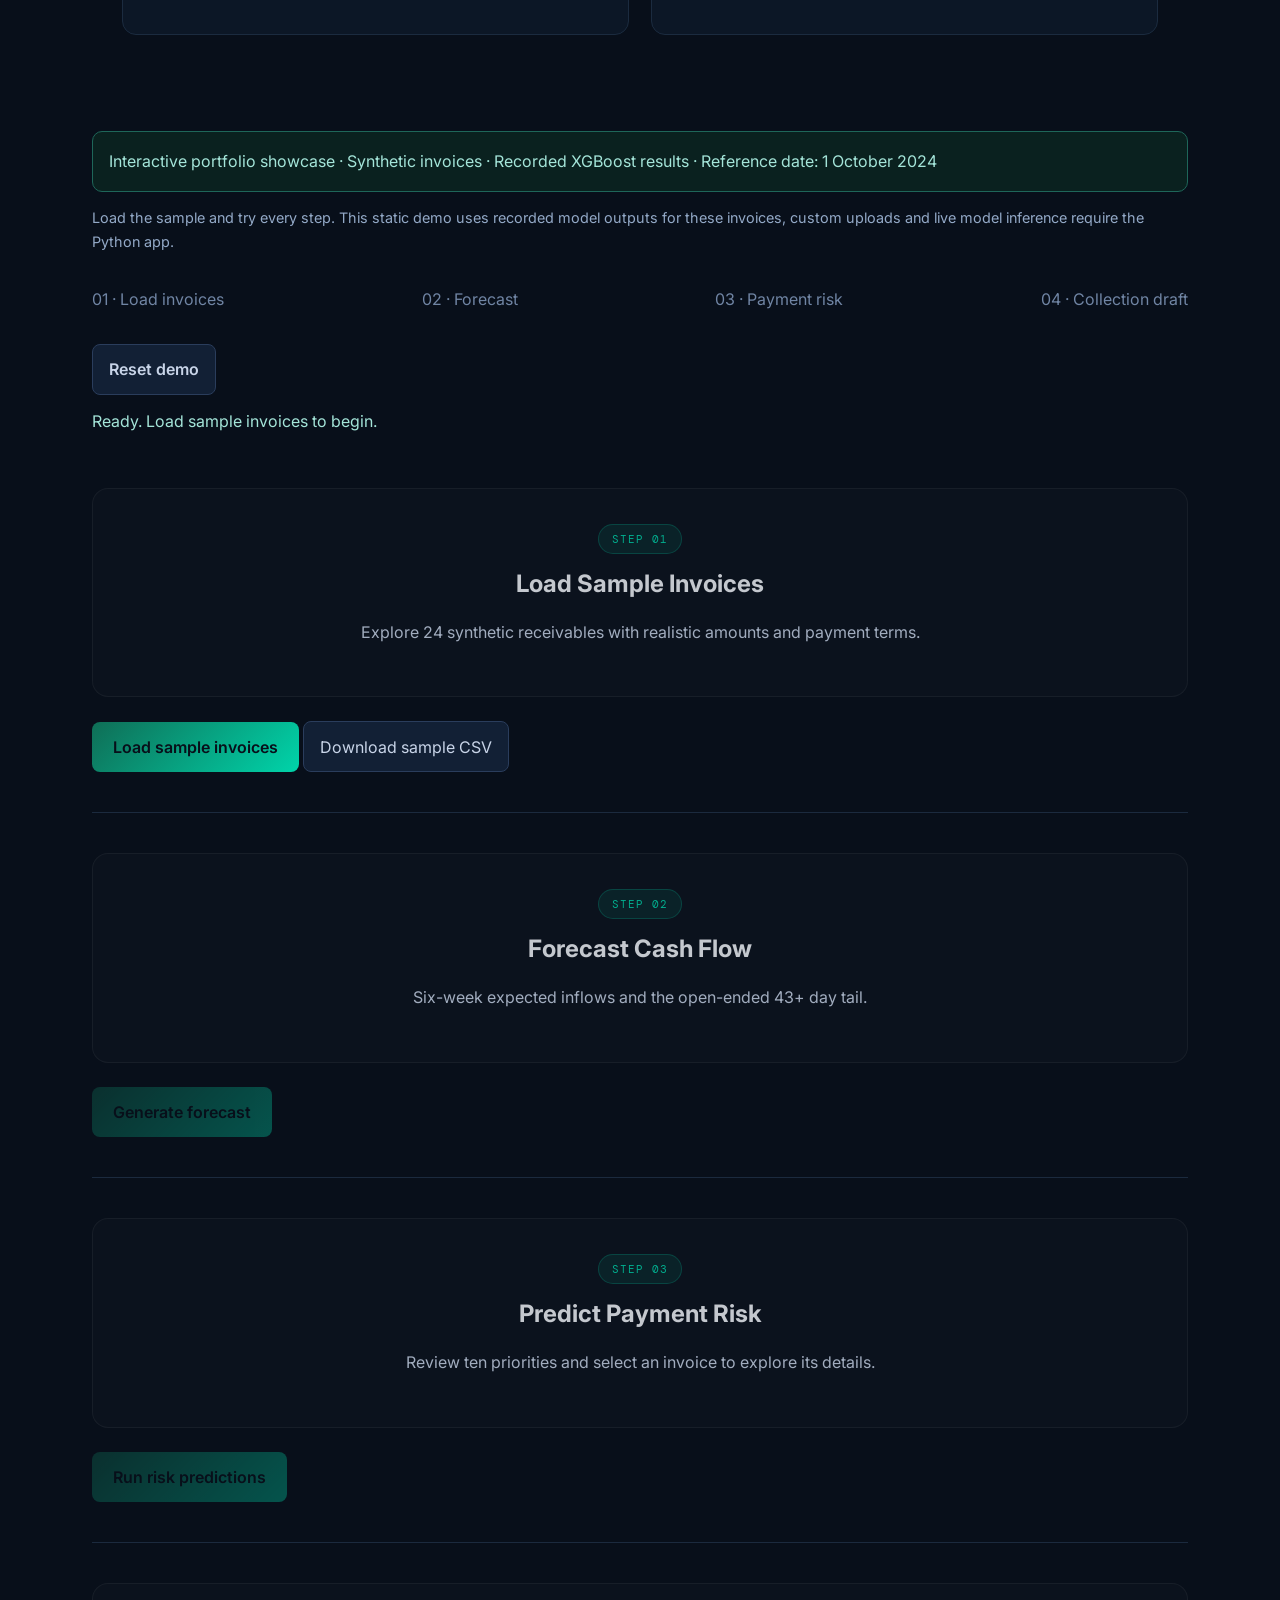
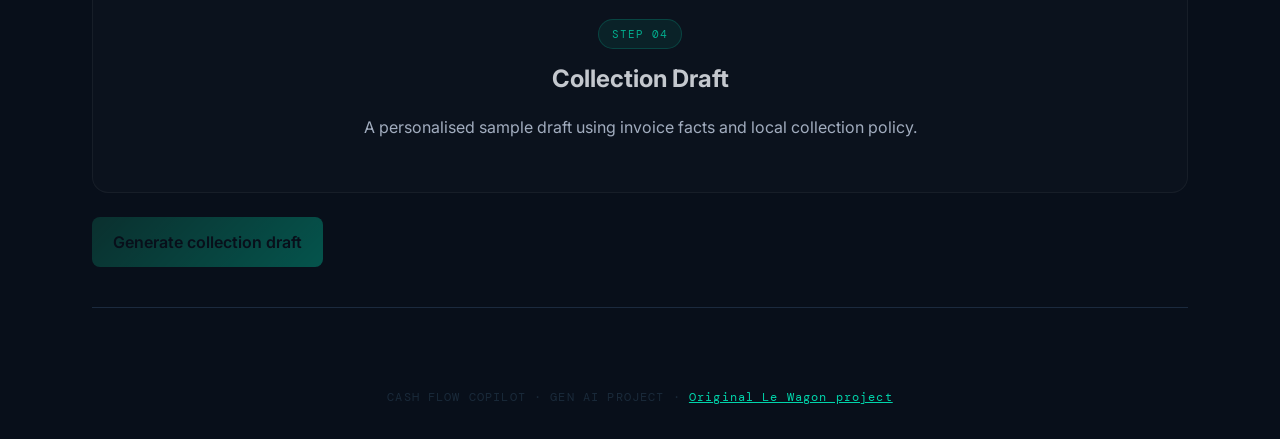
==== commit 00140471: "Align portfolio demo with README Random Forest and Le Wagon provenance" ====
--- a/docs/site/index.html
+++ b/docs/site/index.html
@@ -27,5 +27,5 @@
 <button id="draft" disabled>Generate collection draft</button><div id="draft-result" hidden></div></section>
 </div></section>
 <section id="about" class="about" role="tabpanel" aria-labelledby="about-tab" hidden></section>
-</main><footer class="footer">CASH FLOW COPILOT · GEN AI PROJECT · <a href="https://github.com/diogofernandes/cf_copilot_dashboard">Source code</a></footer>
+</main><footer class="footer">CASH FLOW COPILOT · GEN AI PROJECT · <a href="https://github.com/EwaltsJ/cf_copilot">Original Le Wagon project</a></footer>
 </body></html>
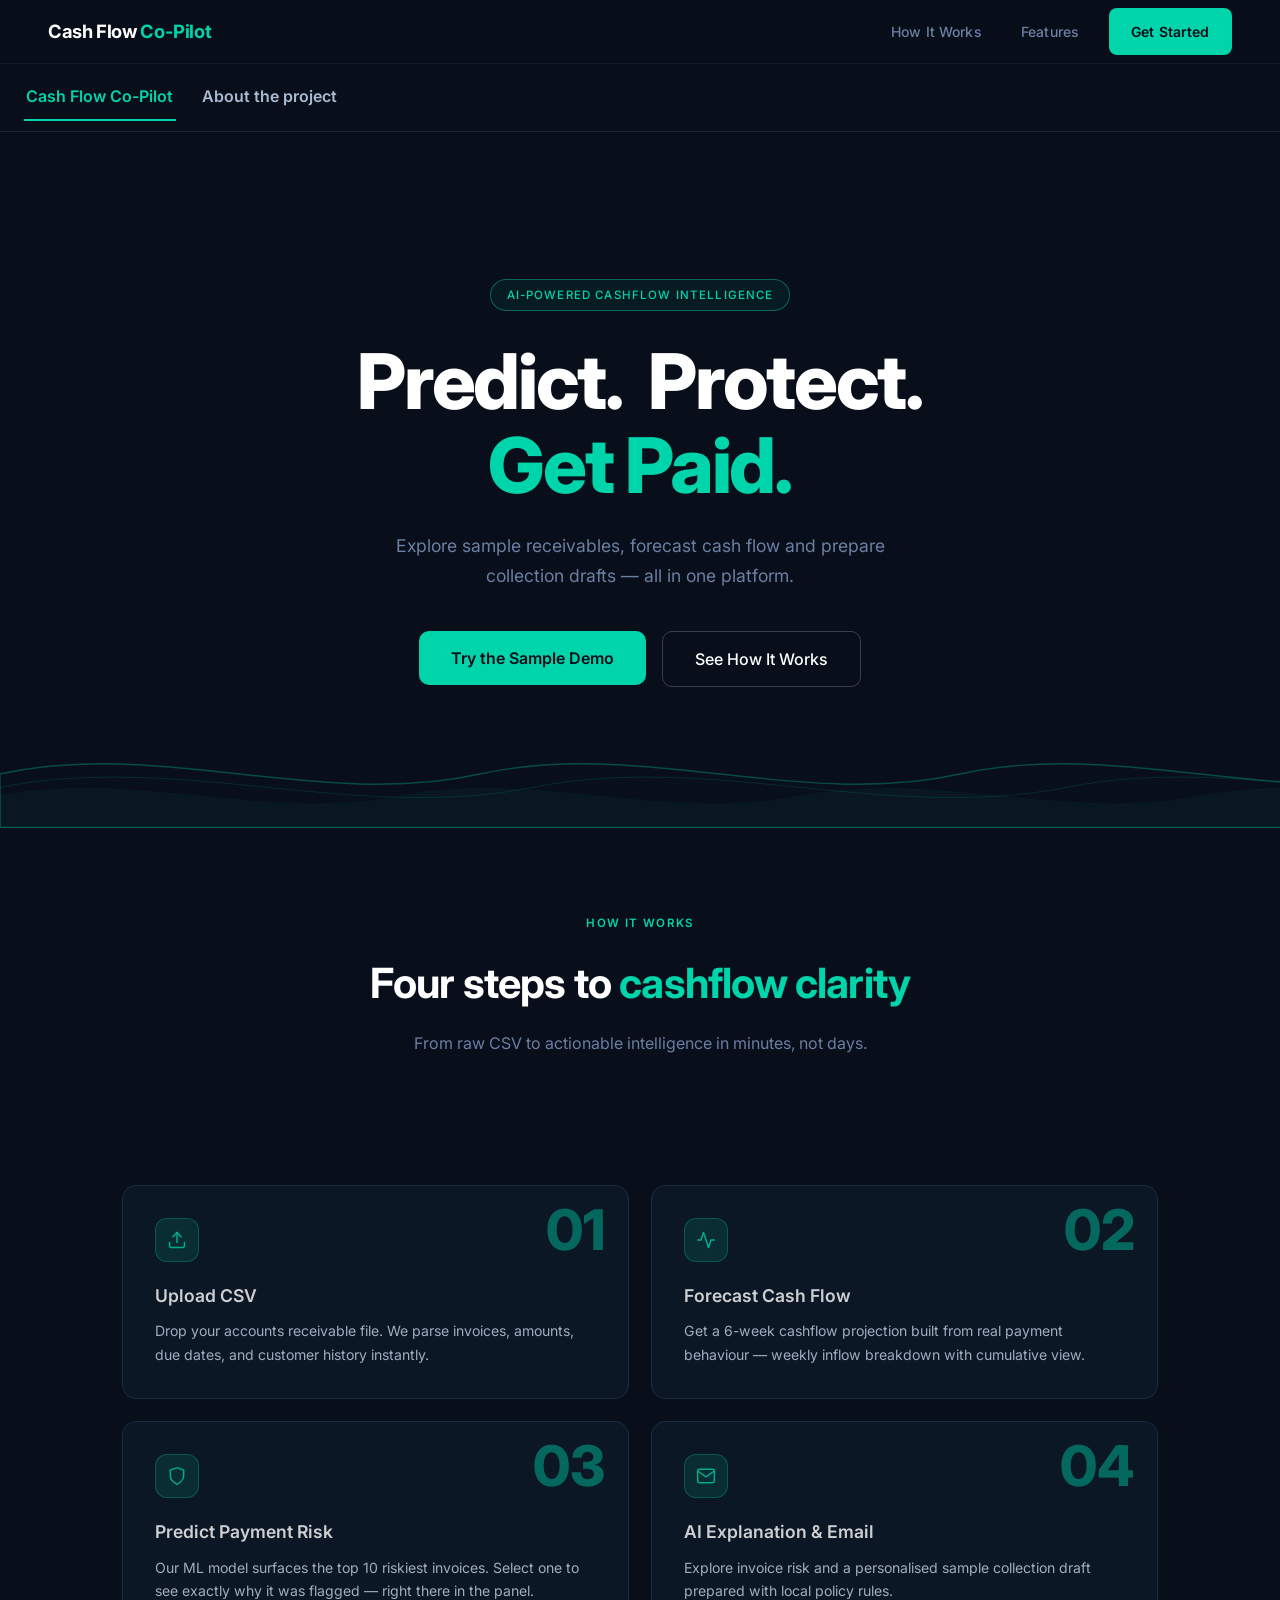
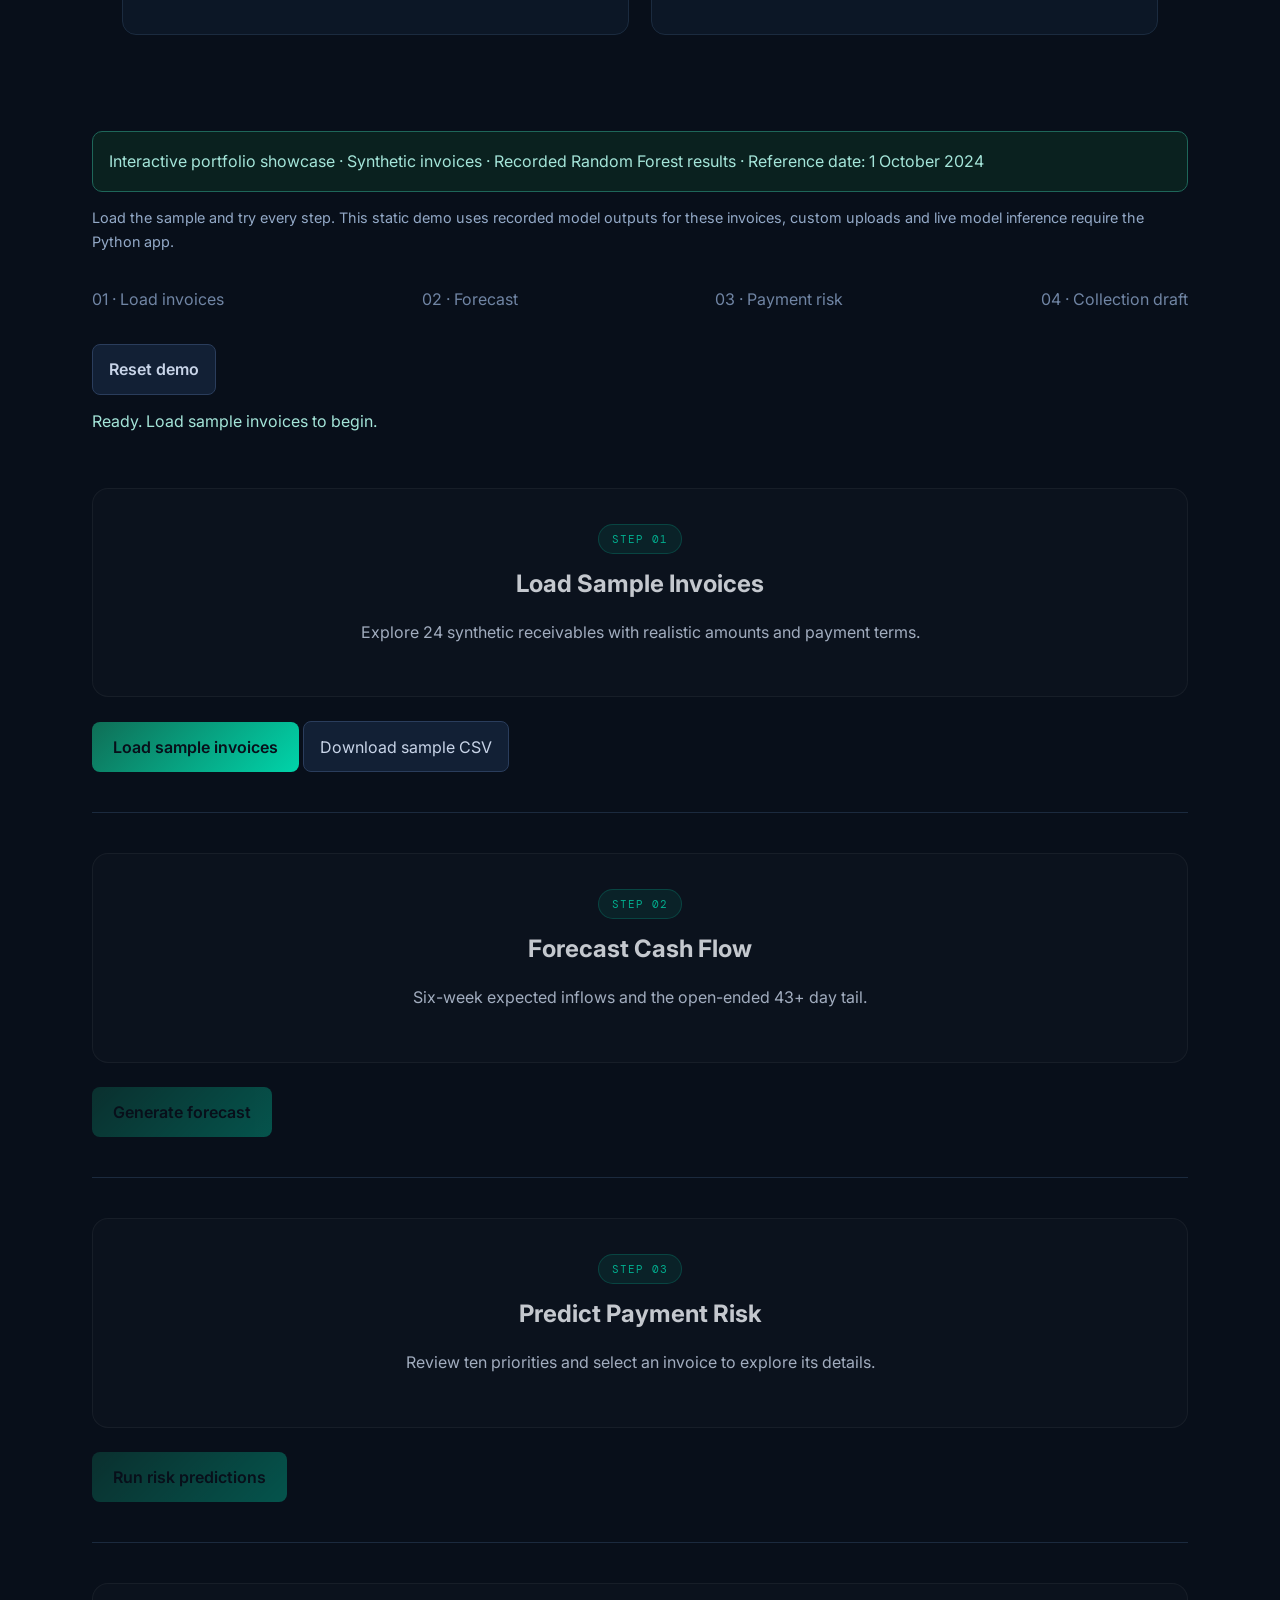
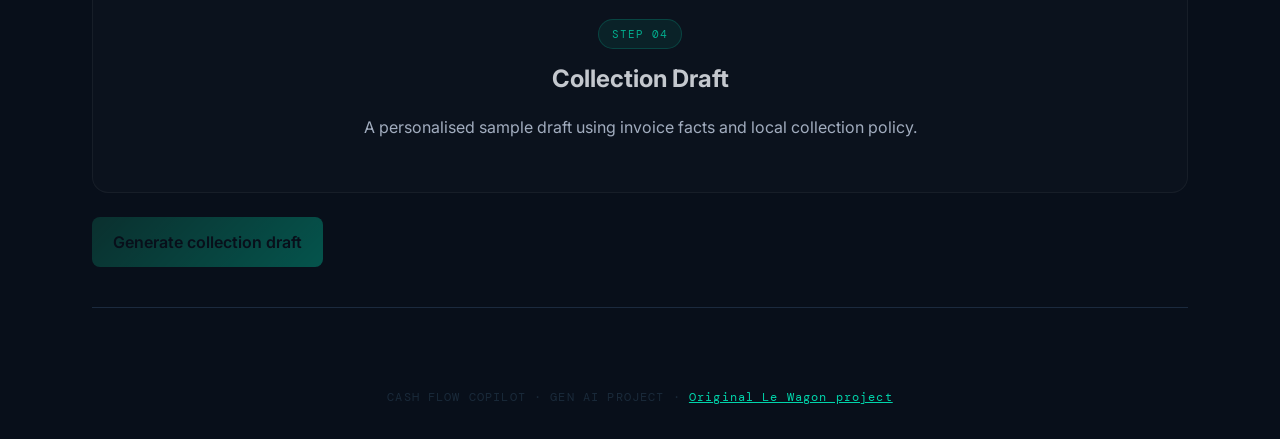
==== commit ceb1d747: "Correct Random Forest labels in metadata and showcase banner" ====
--- a/docs/site/index.html
+++ b/docs/site/index.html
@@ -1,7 +1,7 @@
 <!doctype html>
 <html lang="en"><head><meta charset="utf-8"><meta name="viewport" content="width=device-width,initial-scale=1">
 <title>Cash Flow Co-Pilot | Diogo Fernandes</title>
-<meta name="description" content="Try Cash Flow Co-Pilot: interactive invoice payment forecasts, collections priorities and sample drafts. Learn about the XGBoost project.">
+<meta name="description" content="Try Cash Flow Co-Pilot: interactive invoice payment forecasts, collections priorities and sample drafts. Learn about the Random Forest project.">
 <link rel="icon" href="data:image/svg+xml,%3Csvg xmlns='http://www.w3.org/2000/svg' viewBox='0 0 64 64'%3E%3Ctext y='50' font-size='50'%3E💸%3C/text%3E%3C/svg%3E">
 <link rel="stylesheet" href="original-theme.css"><link rel="stylesheet" href="site.css">
 <script src="app.js" defer></script></head><body>
@@ -12,7 +12,7 @@
 <main>
 <section id="demo" role="tabpanel" aria-labelledby="demo-tab"><div id="landing"></div>
 <div class="workspace" id="upload-section">
-<div class="notice">Interactive portfolio showcase · Synthetic invoices · Recorded XGBoost results · Reference date: 1 October 2024</div>
+<div class="notice">Interactive portfolio showcase · Synthetic invoices · Recorded Random Forest results · Reference date: 1 October 2024</div>
 <p class="note">Load the sample and try every step. This static demo uses recorded model outputs for these invoices, custom uploads and live model inference require the Python app.</p>
 <div class="progress" aria-label="Workflow progress"><span>01 · Load invoices</span><span>02 · Forecast</span><span>03 · Payment risk</span><span>04 · Collection draft</span></div>
 <button id="reset" class="secondary">Reset demo</button><div id="status" role="status" aria-live="polite"></div>
